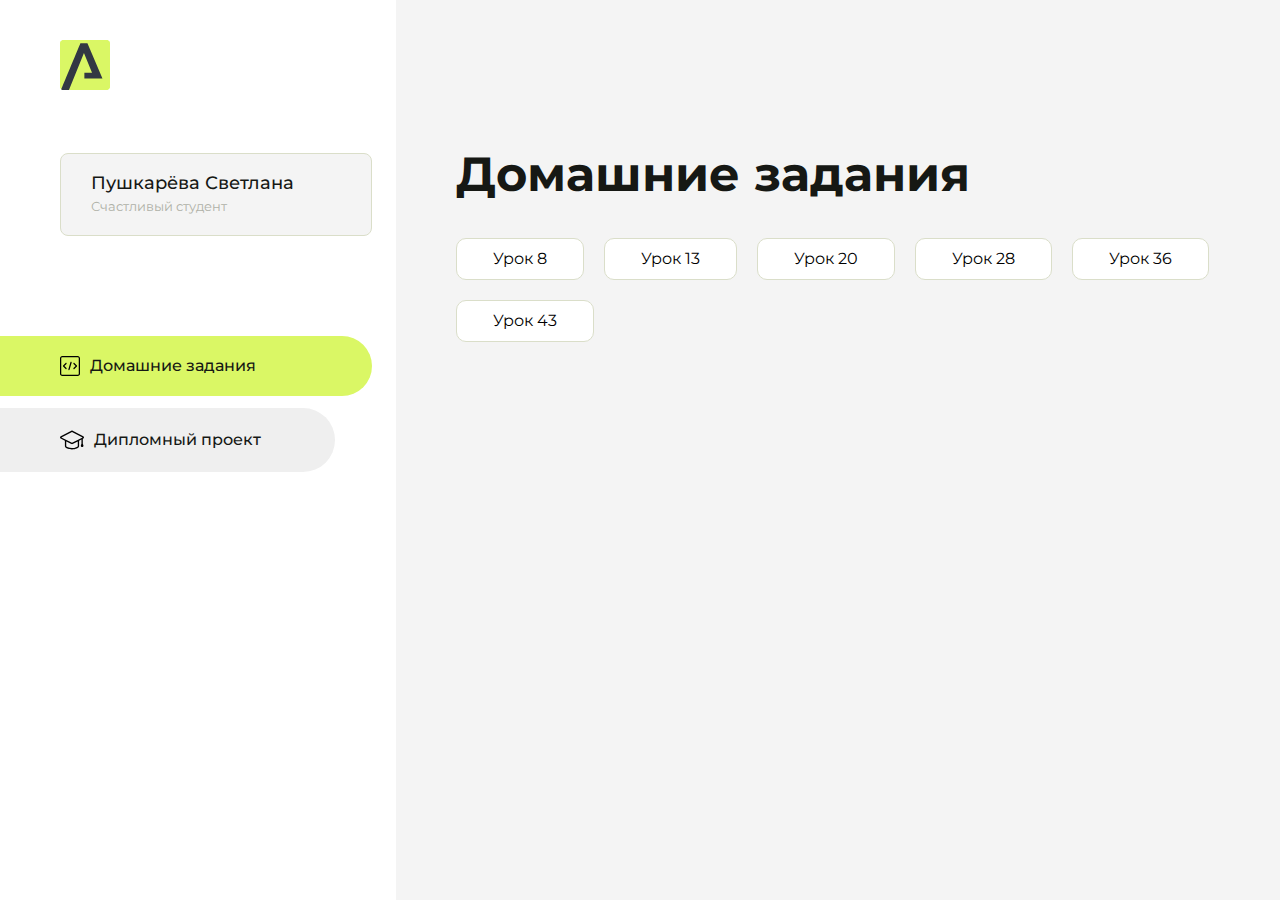
==== index.html @ d784013e "Update index.html" ====
<!DOCTYPE html>
<html lang="en">
<head>
    <meta charset="UTF-8">
    <meta name="viewport" content="width=device-width, initial-scale=1.0">
    <title>Домашняя работа</title>
    <link rel="shortcut icon" href="src/logo.ico" type="image/x-icon">
    <link rel="preconnect" href="https://fonts.googleapis.com">
    <link rel="preconnect" href="https://fonts.gstatic.com" crossorigin>
    <link href="https://fonts.googleapis.com/css2?family=Montserrat:wght@400;500;700&family=Rubik:wght@500&display=swap"
          rel="stylesheet">
    <link rel="stylesheet" href="src/style.css">
</head>
<body id="body">
<div class="overlay" id="overlay"></div>
<div class="layout">
    <div class="burger" id="burger">
        <svg viewBox="0 0 24 24" fill="none" xmlns="http://www.w3.org/2000/svg">
            <g id="SVGRepo_bgCarrier" stroke-width="0"></g>
            <g id="SVGRepo_tracerCarrier" stroke-linecap="round" stroke-linejoin="round"></g>
            <g id="SVGRepo_iconCarrier">
                <path d="M4 18L20 18" stroke="#DAF765" stroke-width="2" stroke-linecap="round"></path>
                <path d="M4 12L20 12" stroke="#DAF765" stroke-width="2" stroke-linecap="round"></path>
                <path d="M4 6L20 6" stroke="#DAF765" stroke-width="2" stroke-linecap="round"></path>
            </g>
        </svg>
    </div>
    <aside class="sidebar" id="sidebar">
        <div class="sidebar__inner">
            <div class="logo">
                <svg width="50" height="50" viewBox="0 0 50 50" fill="none" xmlns="http://www.w3.org/2000/svg">
                    <g clip-path="url(#clip0_513_74730)">
                        <path d="M46.17 -0.257004H3.83C1.57281 -0.257004 -0.257 1.57281 -0.257 3.83V46.17C-0.257 48.4272 1.57281 50.257 3.83 50.257H46.17C48.4272 50.257 50.257 48.4272 50.257 46.17V3.83C50.257 1.57281 48.4272 -0.257004 46.17 -0.257004Z"
                              fill="#DAF765"/>
                        <path d="M24.375 38.4H42.461L27.441 3.1585H20.4355C20.4355 3.1585 6.7895 35.881 1.1945 49.294C2.015 50.0275 3.0945 50.257 3.6945 50.257H8.8445L23.954 13.07L32.0465 32.8285H24.375V38.4Z"
                              fill="#323843"/>
                    </g>
                    <defs>
                        <clipPath id="clip0_513_74730">
                            <rect width="50" height="50" fill="white"/>
                        </clipPath>
                    </defs>
                </svg>
            </div>
            <div class="sidebar__user">
                <div class="sidebar__name">Пушкарёва Светлана</div>
                <div class="sidebar__text">Счастливый студент</div>
            </div>
            <div class="sidebar__tabs">
                <div class="sidebar__item">
                    <button class="sidebar__button active" id="tasks">
                        <svg xmlns="http://www.w3.org/2000/svg" width="20" height="20" viewBox="0 0 20 20" fill="none">
                            <g clip-path="url(#clip0_704_74543)">
                                <path d="M17.7083 20H2.29167C1.0275 20 0 18.9725 0 17.7083V2.29167C0 1.0275 1.0275 0 2.29167 0H17.7083C18.9725 0 20 1.0275 20 2.29167V17.7083C20 18.9725 18.9725 20 17.7083 20ZM2.29167 1.25C1.7175 1.25 1.25 1.7175 1.25 2.29167V17.7083C1.25 18.2825 1.7175 18.75 2.29167 18.75H17.7083C18.2825 18.75 18.75 18.2825 18.75 17.7083V2.29167C18.75 1.7175 18.2825 1.25 17.7083 1.25H2.29167Z"
                                      fill="black"/>
                                <path d="M6.04167 13.125C5.88167 13.125 5.72167 13.0642 5.6 12.9417L3.1 10.4417C2.85583 10.1975 2.85583 9.80167 3.1 9.5575L5.6 7.0575C5.84417 6.81333 6.24 6.81333 6.48417 7.0575C6.72833 7.30167 6.72833 7.6975 6.48417 7.94167L4.42583 10L6.48417 12.0583C6.72833 12.3025 6.72833 12.6983 6.48417 12.9425C6.36167 13.0642 6.20167 13.125 6.04167 13.125Z"
                                      fill="black"/>
                                <path d="M8.95833 14.1667C8.9 14.1667 8.84 14.1583 8.78167 14.1417C8.45083 14.0442 8.26083 13.6967 8.35833 13.3658L10.4417 6.28251C10.5392 5.95084 10.8892 5.76417 11.2175 5.85917C11.5483 5.95667 11.7383 6.30417 11.6408 6.63501L9.5575 13.7183C9.47833 13.9908 9.22833 14.1667 8.95833 14.1667Z"
                                      fill="black"/>
                                <path d="M13.9583 13.125C13.7983 13.125 13.6383 13.0642 13.5167 12.9417C13.2725 12.6975 13.2725 12.3017 13.5167 12.0575L15.575 9.99916L13.5167 7.94083C13.2725 7.69666 13.2725 7.30083 13.5167 7.05666C13.7608 6.81249 14.1567 6.81249 14.4008 7.05666L16.9008 9.55666C17.145 9.80083 17.145 10.1967 16.9008 10.4408L14.4008 12.9408C14.2783 13.0642 14.1183 13.125 13.9583 13.125Z"
                                      fill="black"/>
                            </g>
                            <defs>
                                <clipPath id="clip0_704_74543">
                                    <rect width="20" height="20" fill="white"/>
                                </clipPath>
                            </defs>
                        </svg>
                        <span>Домашние задания</span></button>
                </div>
                <div class="sidebar__item">
                    <button class="sidebar__button" id="diplom">
                        <svg xmlns="http://www.w3.org/2000/svg" width="24" height="24" viewBox="0 0 24 24" fill="none">
                            <g clip-path="url(#clip0_704_74553)">
                                <path d="M23.2628 10.5971C23.7176 10.365 24 9.90375 24 9.39337C24 8.883 23.7176 8.42175 23.2628 8.18962L12.6135 2.75362C12.2291 2.55824 11.7705 2.55787 11.3854 2.75399L0.736875 8.19C0.282375 8.42175 0 8.883 0 9.39337C0 9.90375 0.282375 10.365 0.736875 10.5971L4.89038 12.7177V18.2074C4.89038 19.8154 8.412 21.393 12 21.393C15.5884 21.393 19.1096 19.815 19.1096 18.2074V12.7174L21.4609 11.517V15.8017L20.901 17.2305C20.7409 17.6389 20.7934 18.0994 21.0405 18.4616C21.2876 18.8246 21.6979 19.041 22.1366 19.041C22.5754 19.041 22.9852 18.8246 23.2324 18.462C23.4795 18.099 23.532 17.6385 23.3719 17.2301L22.8124 15.8021V10.827L23.2628 10.5971ZM17.7623 18.1721C17.6198 18.6375 15.3491 20.0419 12 20.0419C8.65088 20.0419 6.38025 18.6375 6.2415 18.2074V12.3037L6.23887 12.3019C6.23812 12.057 6.1065 11.8207 5.87325 11.7019L1.3515 9.39337L12 3.95737L22.6489 9.39337L12 14.8294L5.87325 11.7019C5.54063 11.5331 4.6695 11.6674 4.5 12C4.33012 12.3322 4.55813 12.5479 4.89038 12.7177L11.3857 16.0331C11.5781 16.1314 11.7889 16.1805 12 16.1805C12.2107 16.1805 12.4222 16.1314 12.6146 16.0331L17.7593 13.407L17.7623 18.1721Z"
                                      fill="black"/>
                            </g>
                            <defs>
                                <clipPath id="clip0_704_74553">
                                    <rect width="24" height="24" fill="white"/>
                                </clipPath>
                            </defs>
                        </svg>
                        <span>Дипломный проект</span></button>
                </div>
            </div>
        </div>

    </aside>
    <div class="content">
        <div class="container">
            <div class="content__block" id="tasksBlock">
                <div class="content__title">Домашние задания</div>
                <ul class="content__list">
                    <li class="content__list-item">
                        <a href="lesson_8/index.html">Урок 8</a>
                    </li>
                     <li class="content__list-item">
                        <a href="lesson_13/index.html">Урок 13</a>
                    </li>
                      <li class="content__list-item">
                        <a href="lesson_20/index.html">Урок 20</a>
                    </li>
                      <li class="content__list-item">
                        <a href="lesson_28/index.html">Урок 28</a>
                    </li>
                      <li class="content__list-item">
                        <a href="lesson_36/index.html">Урок 36</a>
                    </li>
                     <li class="content__list-item">
                        <a href="lesson_43/index.html">Урок 43</a>
                    </li>
                </ul>
            </div>
            <div class="content__block hidden" id="diplomBlock">
                <div class="content__title">Дипломный проект</div>
                <div class="content__list-diplom">
                    <a href="lesson_1/">Ссылка на ДЗ</a>
                </div>
                <div class="content__decor">
                    <div class="content__decor-text">Давай проверим, чему ты научился!</div>
                    <div class="content__decor-img">
                        <img src="src/decor.png" alt="decor">
                    </div>
                </div>
            </div>
        </div>
    </div>
</div>
<script src="src/index.js"></script>
</body>
</html>
---- src/style.css ----
*{padding: 0;margin: 0;border: 0;}
*,*:before,*:after{-webkit-box-sizing: border-box;box-sizing: border-box;}
:focus,:active{outline: none;}
a:focus,a:active{outline: none;}
nav,footer,header,aside{display: block;}
html,body{
    height:100%;width:100%;
    font-size:100%;line-height:1;-ms-text-size-adjust:100%;-moz-text-size-adjust:100%;-webkit-text-size-adjust:100%;}
input,button,textarea{font-family:inherit;}
input::-ms-clear{display: none;}
button{cursor: pointer;}
button::-moz-focus-inner{padding:0;border:0;}
a,a:visited{text-decoration: none;}
a:hover{text-decoration: none;}
ul li{list-style: none;}
img{vertical-align: top;}
h1,h2,h3,h4,h5,h6{font-size:inherit;font-weight: inherit;}
a{color:inherit;}



body {
    font-family: "Montserrat",SansSerif;
    color: black;
}

body.overflow {
    overflow: hidden;
}



.layout {
    display: -webkit-box;
    display: -ms-flexbox;
    display: flex;
    min-height: 100vh;
}

.sidebar {
    padding: 40px 24px 40px 0;
    -ms-flex-negative: 0;
    flex-shrink: 0;
    background-color: white;
}



.content {
    -webkit-box-flex: 1;
    -ms-flex-positive: 1;
    flex-grow: 1;
    background-color: #F4F4F4;
}

.container {
    display: -webkit-box;
    display: -ms-flexbox;
    display: flex;
    -webkit-box-orient: vertical;
    -webkit-box-direction: normal;
    -ms-flex-direction: column;
    flex-direction: column;
    -webkit-box-pack: center;
    -ms-flex-pack: center;
    justify-content: center;
    -webkit-box-align: center;
    -ms-flex-align: center;
    align-items: center;
    padding: 150px 60px 80px 60px;
}


.logo {
    margin-left: 60px;
    margin-bottom: 60px;
}

.sidebar__user {
    background-color: #F4F4F4;
    padding: 20px 30px;
    margin-left: 60px;
    margin-bottom: 100px;
    border-radius: 8px;
    border: 1px solid #DADEC9;
}

.sidebar__name {
    color:#161814;
    font-size: 18px;
    font-weight: 500;
    margin-bottom: 6px;
}

.sidebar__text {
    color: #AFB1A7;
    font-size: 13px;
    font-weight: 400;
    line-height: 130%; /* 16.9px */
}

.sidebar__item {
    width: 372px;
}

.sidebar__button {
    display: -webkit-box;
    display: -ms-flexbox;
    display: flex;
    -webkit-box-align: center;
    -ms-flex-align: center;
    align-items: center;
    gap: 10px;
    padding: 20px 60px;
    margin-bottom: 12px;
    border-radius: 0px 100px 100px 0px;
    -webkit-transition: all .5s;
    -o-transition: all .5s;
    transition: all .5s;
    cursor: pointer;
    width: 90%;
    color:#161814;
    font-size: 16px;
    font-weight: 500;
}

.sidebar__button.active , .sidebar__button:hover {
    width: 100%;
    background-color: #DAF765;
}


.content__title {
    color: #161814;
    font-size: 48px;
    font-weight: 700;
    margin-bottom: 40px;
}

.content__list {
    display: -webkit-box;
    display: -ms-flexbox;
    display: flex;
    -webkit-box-align: center;
    -ms-flex-align: center;
    align-items: center;
    -ms-flex-wrap: wrap;
    flex-wrap: wrap;
    gap: 20px;
}



.content__list-item  {
    cursor: pointer;
    padding: 12px 18px;
    background-color: #fff;
    border-radius: 10px;
    border: 1px solid #DADEC9;
    -webkit-transition: all .3s;
    -o-transition: all .3s;
    transition: all .3s;
}

.content__list-item:hover,.content__list-diplom:hover {
    background-color: #AFB1A7;
}

li a {
    padding: 12px 18px;

}


.content__list-diplom {
    -webkit-transition: all .3s;
    -o-transition: all .3s;
    transition: all .3s;
    display: inline-block;
    padding: 12px 18px;
    background-color: #fff;
    border-radius: 10px;
    border: 1px solid #DADEC9;
}

.content__decor {
    display: -webkit-box;
    display: -ms-flexbox;
    display: flex;
    -webkit-box-align: center;
    -ms-flex-align: center;
    align-items: center;
}

.content__decor-text {
    color:#BEDD44;
    font-size: 36px;
    font-weight: 700;
    line-height: 110%; /* 39.6px */
}

.content__block {
    max-width: 1200px;
}

.content__block.hidden {
    display: none;
}

.content__decor-img img{
    width: 100%;
}

.burger {
    display: none;
    padding: 5px;
    position: fixed;
    top: 3%;
    right: 7%;
    width: 40px;
    height: 40px;
    background-color: #161814;
    border-radius: 50%;
    z-index: 10;
    border: 1px solid #DAF765;
}

@media (max-width: 768px) {
    .burger {
        display: block;
    }

    .sidebar {
        -webkit-transition: all .3s;
        -o-transition: all .3s;
        transition: all .3s;
        -webkit-transform: translateX(-100%);
        -ms-transform: translateX(-100%);
        transform: translateX(-100%);
        position: fixed;
        top: 0;
        left: 0;
        bottom: 0;
        z-index: 5;
    }

    .sidebar.show {
        -webkit-transform: translateX(0%);
        -ms-transform: translateX(0%);
        transform: translateX(0%);
    }

    .overlay {
        opacity: 0;
        pointer-events: none;
        -webkit-transition: all .3s;
        -o-transition: all .3s;
        transition: all .3s;
        position: absolute;
        top: 0;
        right: 0;
        left: 0;
        bottom: 0;
        z-index: 3;
        background-color: #000000e0;
    }

    .overlay.show {
        opacity: 1;
        pointer-events: all;
    }

    .container {
        padding: 40px 20px;
        min-height: 100%;
    }

    .content__decor {
        margin-top: 20px;
        -webkit-box-orient: vertical;
        -webkit-box-direction: normal;
        -ms-flex-direction: column;
        flex-direction: column;
    }
}

@media (max-width: 400px) {
    .sidebar__user {
        margin-left: 0;
    }
}
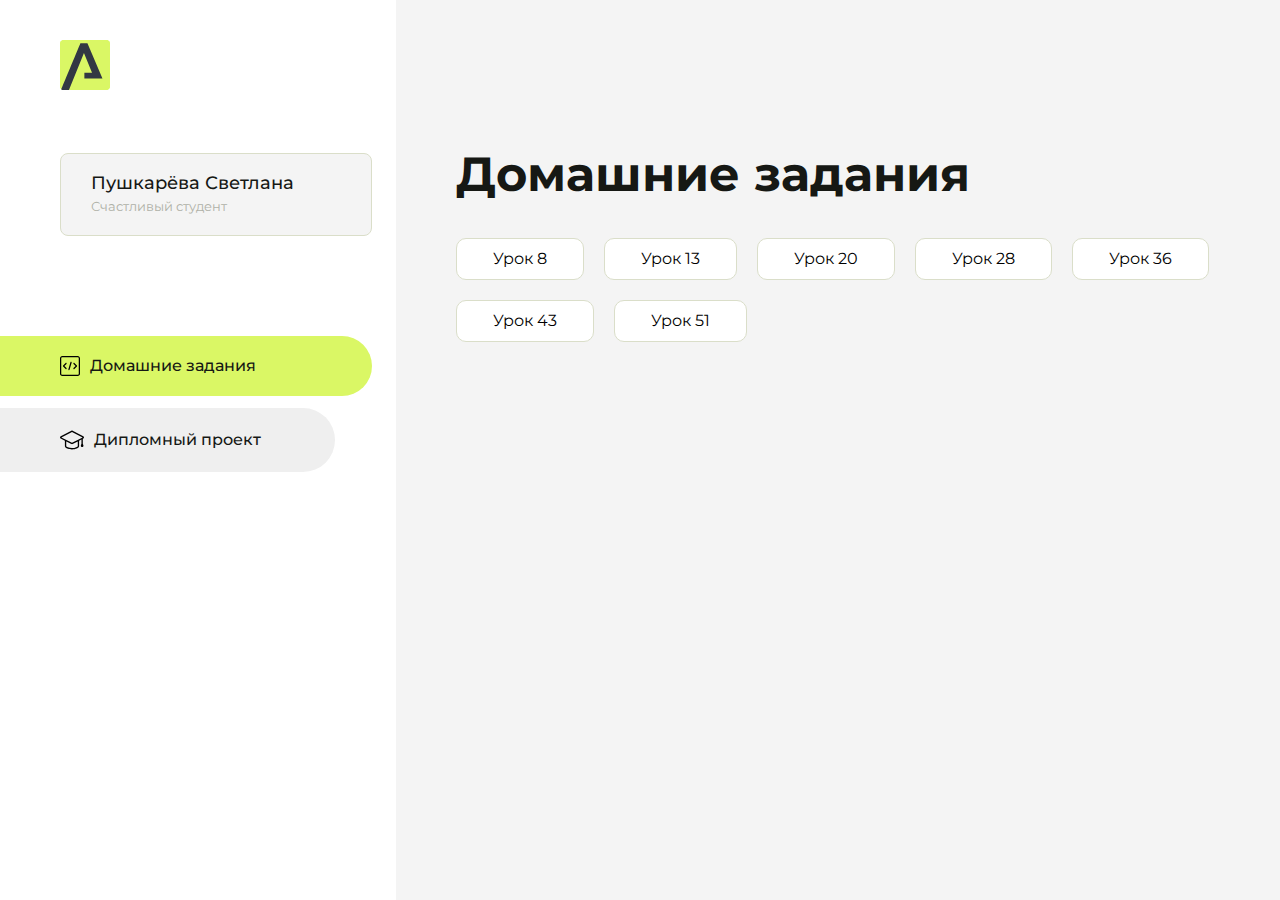
==== commit befd9ae3: "Update index.html" ====
--- a/index.html
+++ b/index.html
@@ -110,6 +110,9 @@
                      <li class="content__list-item">
                         <a href="lesson_43/index.html">Урок 43</a>
                     </li>
+                      <li class="content__list-item">
+                        <a href="lesson_51/index.html">Урок 51</a>
+                    </li>
                 </ul>
             </div>
             <div class="content__block hidden" id="diplomBlock">
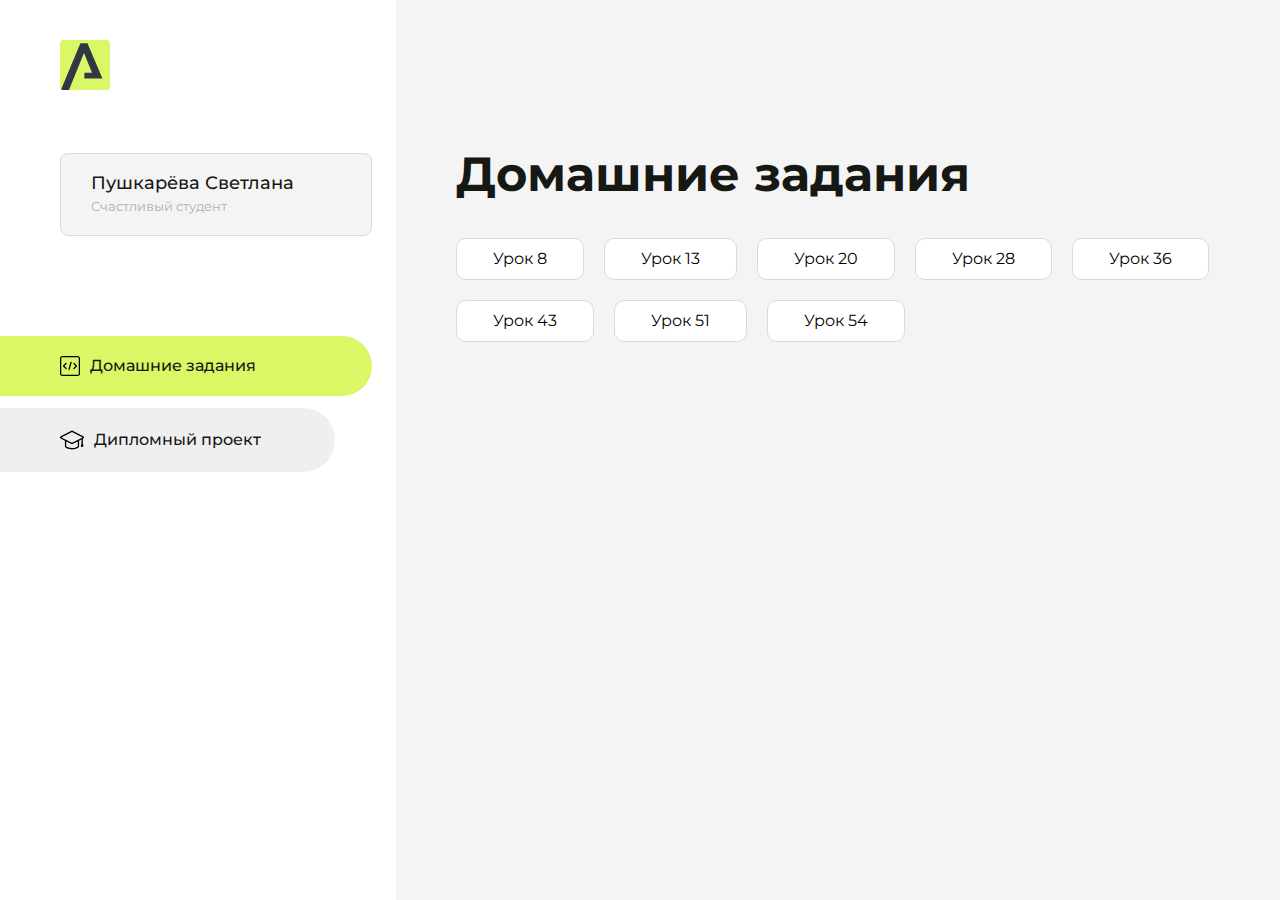
==== commit 3a6954f0: "Update index.html" ====
--- a/index.html
+++ b/index.html
@@ -113,6 +113,9 @@
                       <li class="content__list-item">
                         <a href="lesson_51/index.html">Урок 51</a>
                     </li>
+                     <li class="content__list-item">
+                        <a href="lesson_54/index.html">Урок 54</a>
+                    </li>
                 </ul>
             </div>
             <div class="content__block hidden" id="diplomBlock">
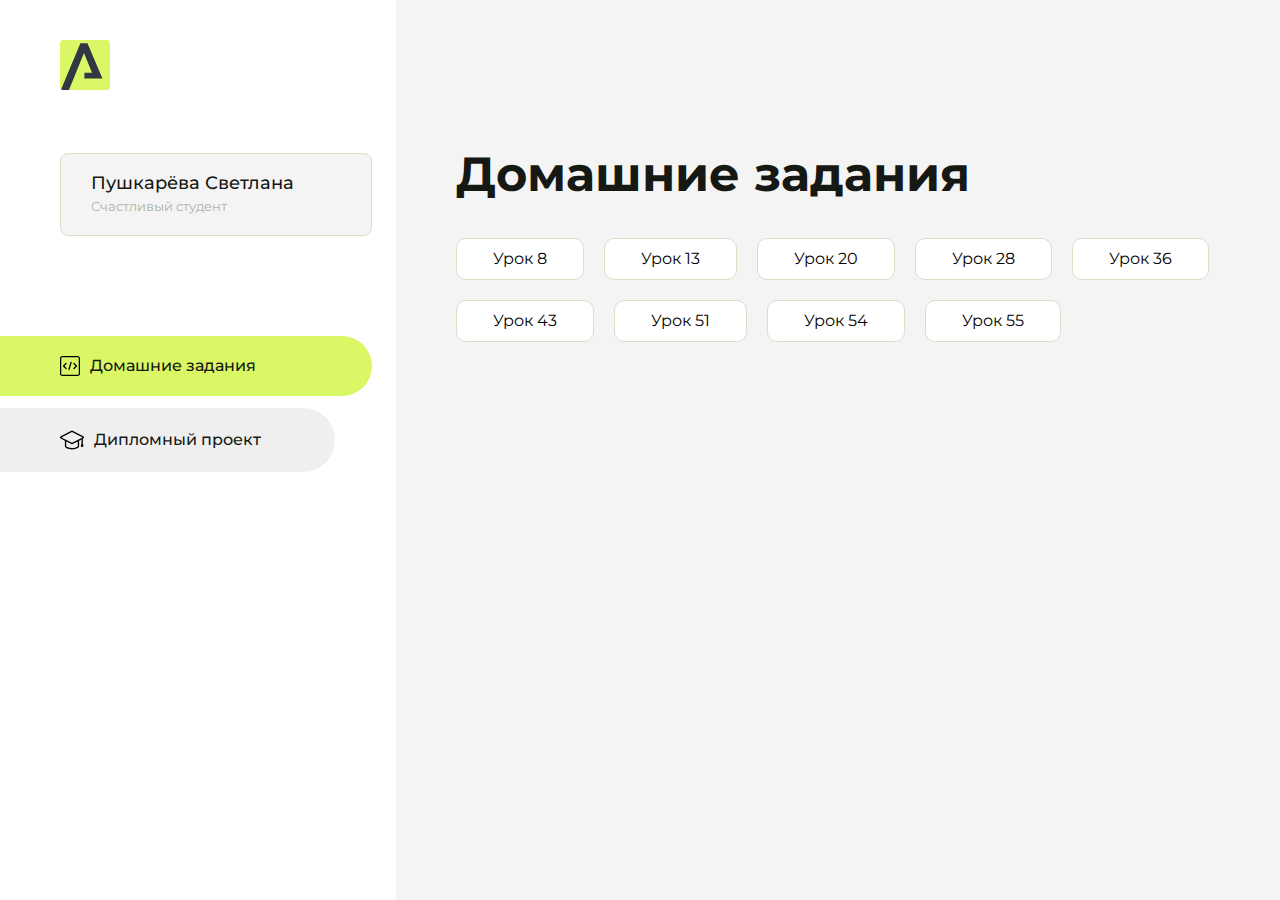
==== commit ddd445a0: "Update index.html" ====
--- a/index.html
+++ b/index.html
@@ -116,6 +116,9 @@
                      <li class="content__list-item">
                         <a href="lesson_54/index.html">Урок 54</a>
                     </li>
+                      <li class="content__list-item">
+                        <a href="lesson_55/index.html">Урок 55</a>
+                    </li>
                 </ul>
             </div>
             <div class="content__block hidden" id="diplomBlock">
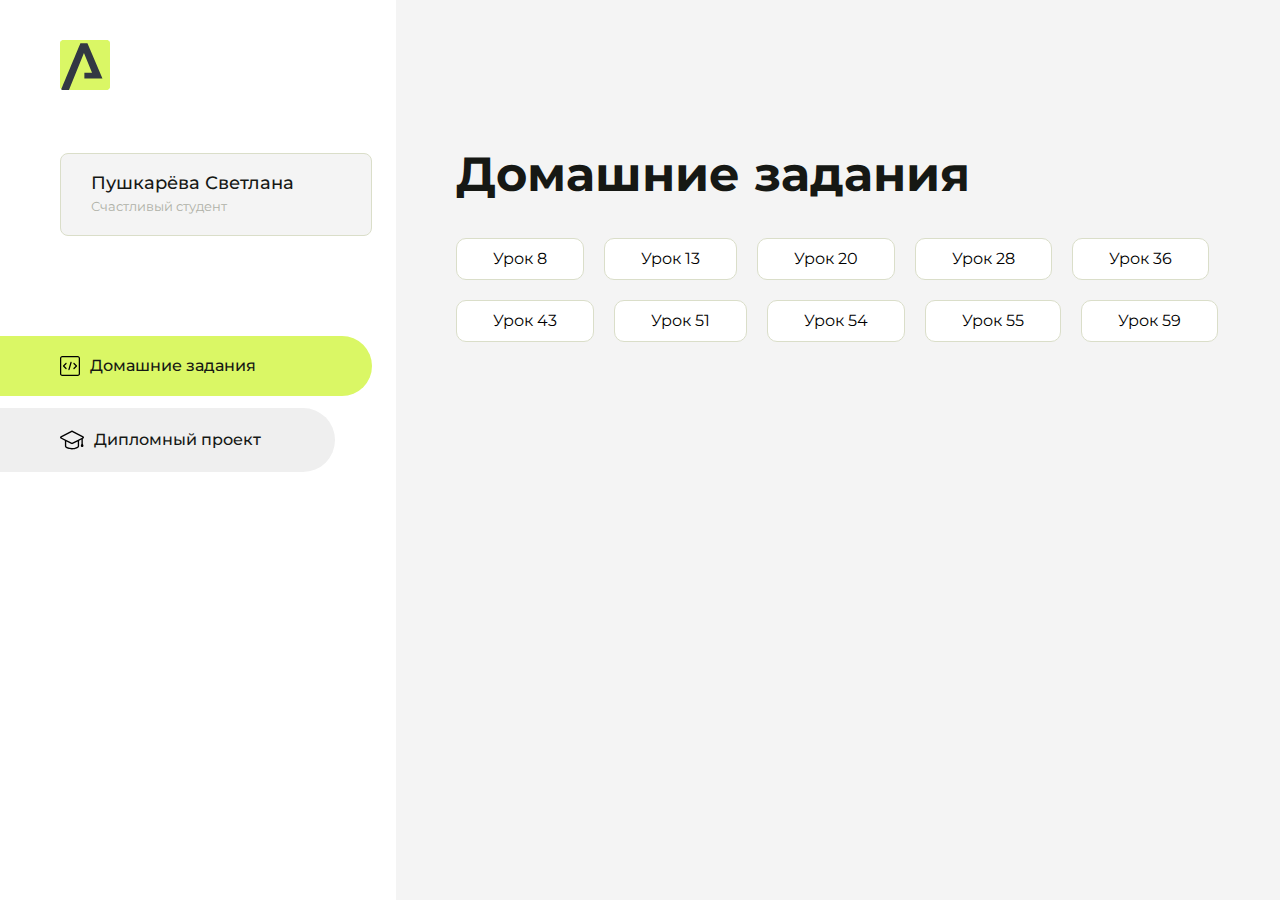
==== commit 9d32f8b3: "Update index.html" ====
--- a/index.html
+++ b/index.html
@@ -119,6 +119,9 @@
                       <li class="content__list-item">
                         <a href="lesson_55/index.html">Урок 55</a>
                     </li>
+                      <li class="content__list-item">
+                        <a href="lesson_59/index.html">Урок 59</a>
+                    </li>
                 </ul>
             </div>
             <div class="content__block hidden" id="diplomBlock">
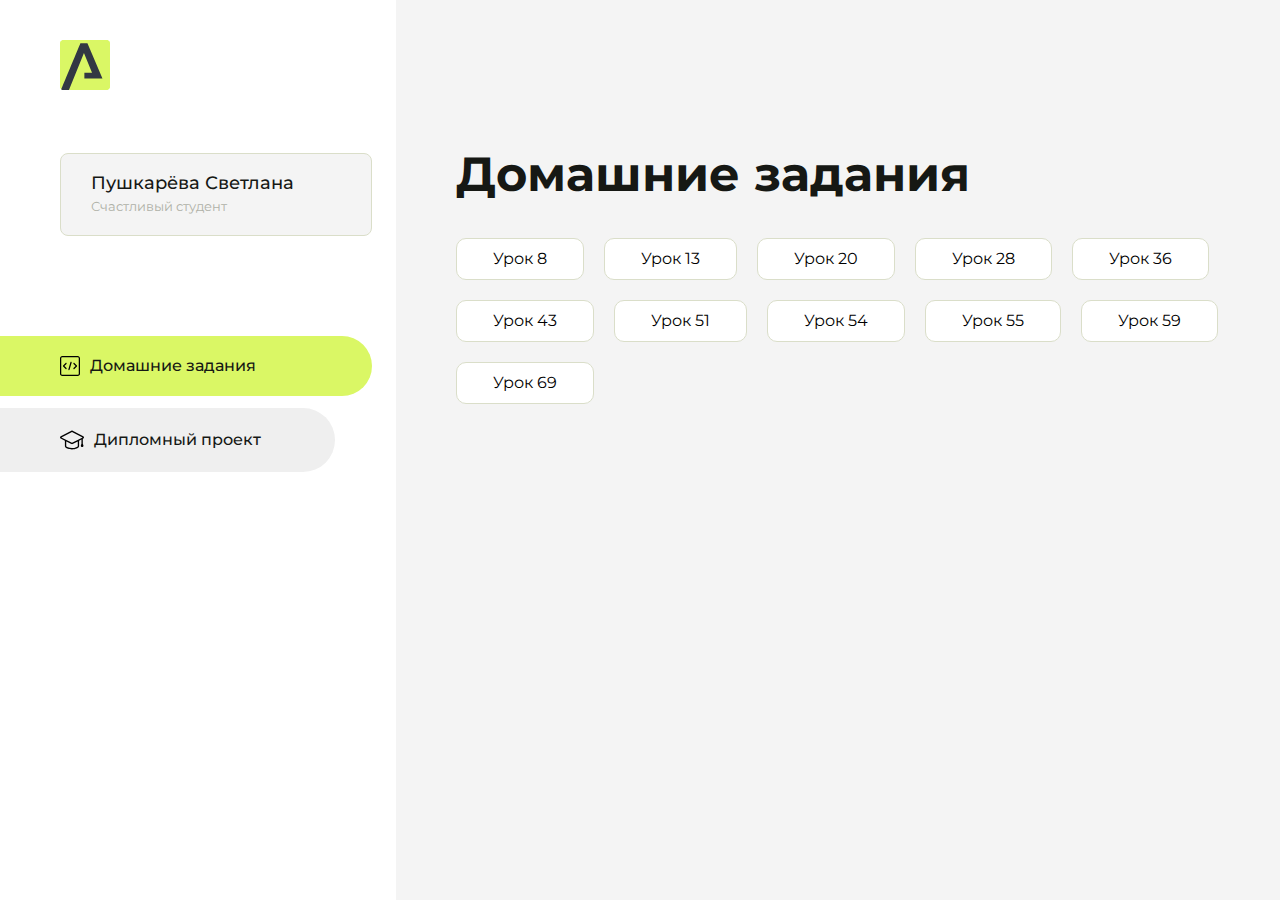
==== commit 929ea36d: "Update index.html" ====
--- a/index.html
+++ b/index.html
@@ -122,6 +122,9 @@
                       <li class="content__list-item">
                         <a href="lesson_59/index.html">Урок 59</a>
                     </li>
+                     <li class="content__list-item">
+                        <a href="lesson_69/index.html">Урок 69</a>
+                    </li>
                 </ul>
             </div>
             <div class="content__block hidden" id="diplomBlock">
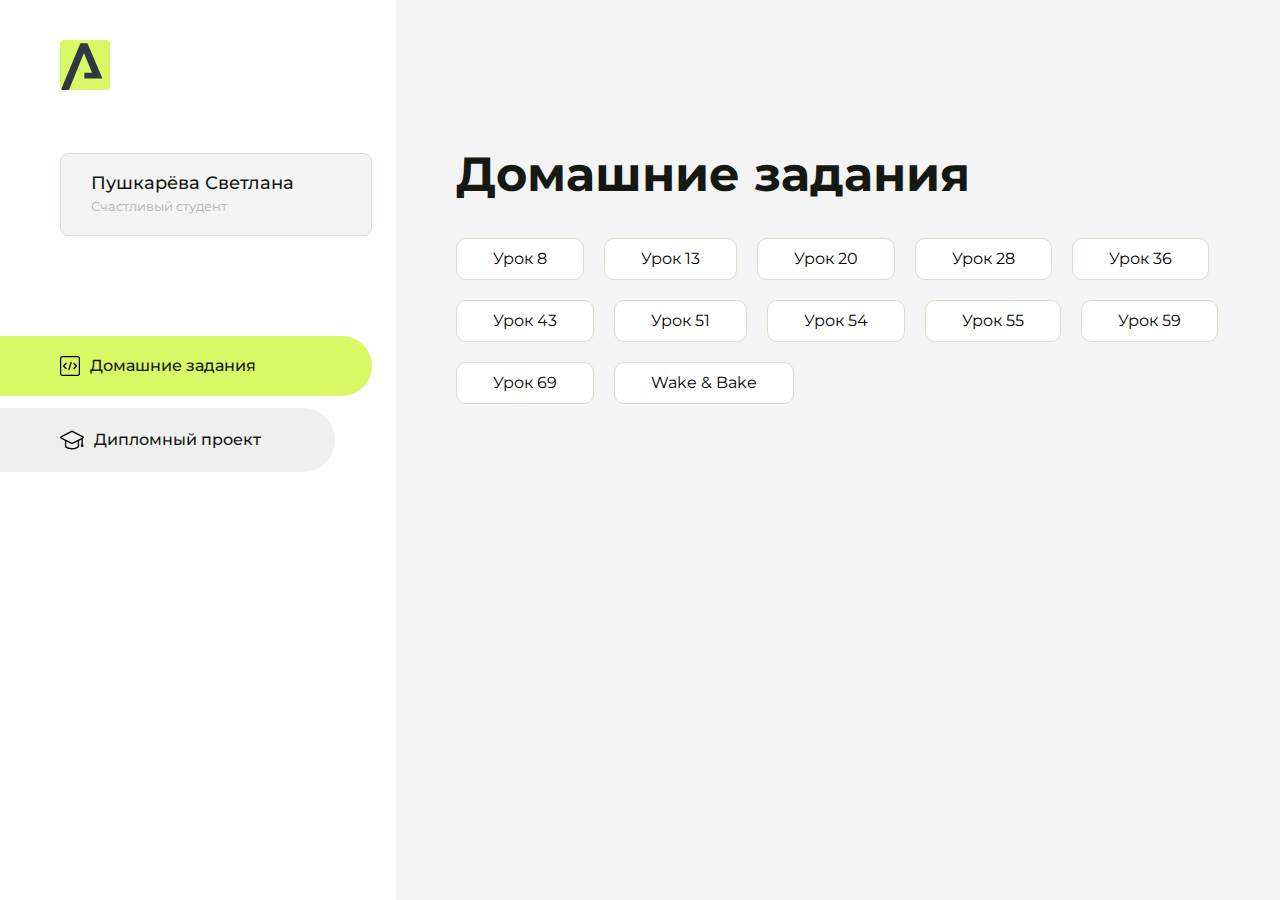
==== commit 2d0bb4c2: "Update index.html" ====
--- a/index.html
+++ b/index.html
@@ -125,6 +125,9 @@
                      <li class="content__list-item">
                         <a href="lesson_69/index.html">Урок 69</a>
                     </li>
+                    <li class="content__list-item">
+                        <a href="wake_and_bake/index.html">Wake & Bake</a>
+                    </li>
                 </ul>
             </div>
             <div class="content__block hidden" id="diplomBlock">
